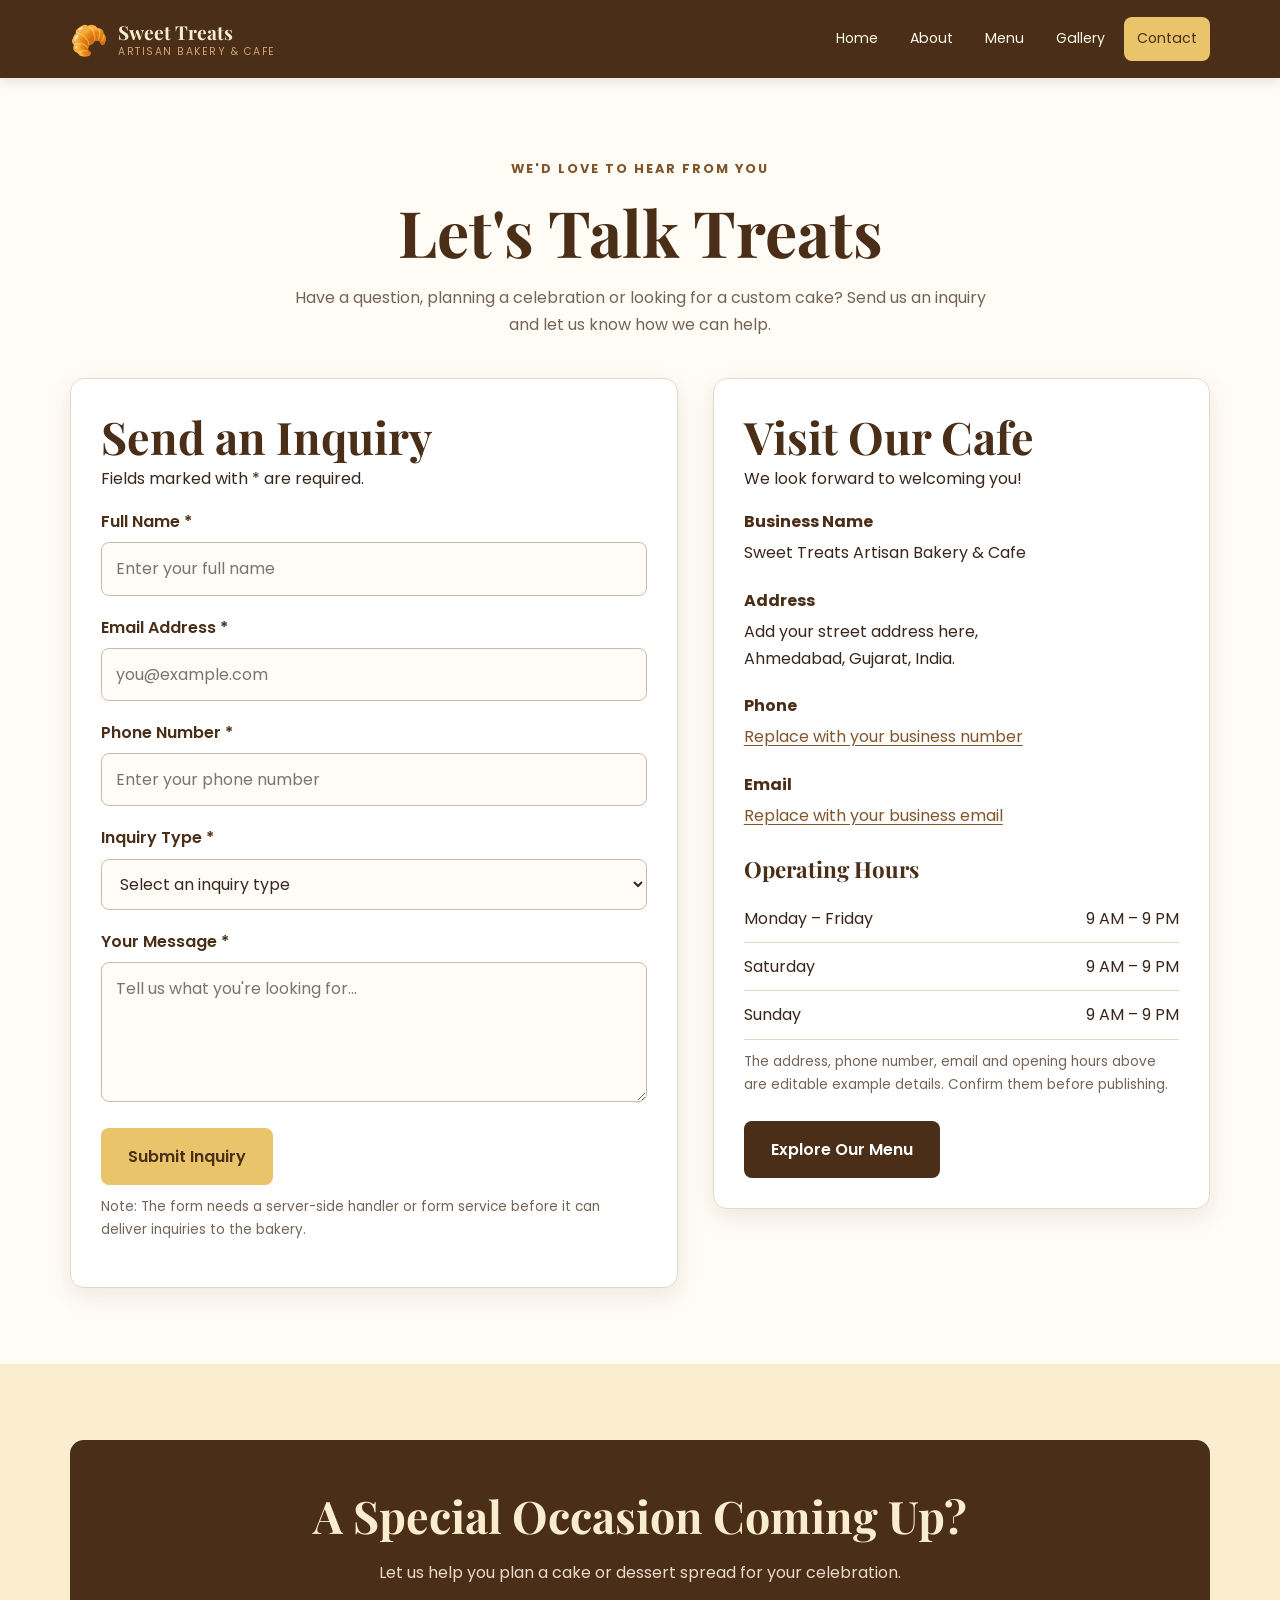
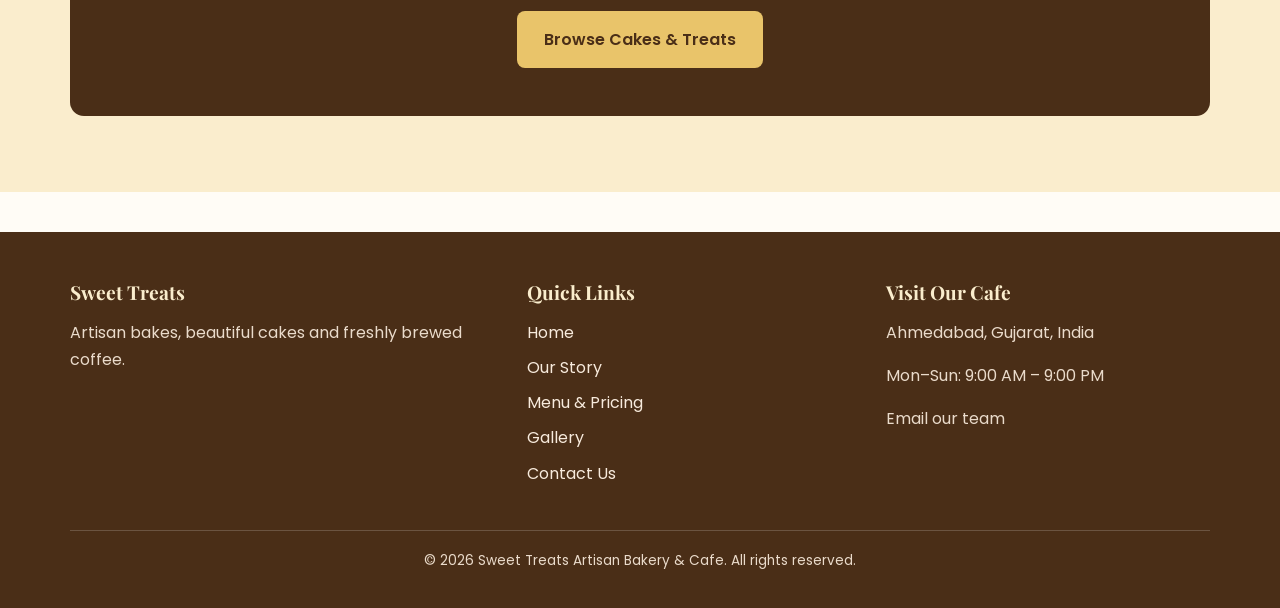
==== contact.html @ 0de4624b "first commit" ====
<!DOCTYPE html>
<html lang="en">
<head>
  <meta charset="UTF-8">
  <meta name="viewport" content="width=device-width, initial-scale=1.0">
  <meta name="description" content="Contact Sweet Treats Artisan Bakery & Cafe for custom cakes, product inquiries and cafe information.">
  <title>Contact Us | Sweet Treats</title>

  <link rel="preconnect" href="https://fonts.googleapis.com">
  <link rel="preconnect" href="https://fonts.gstatic.com" crossorigin>
  <link href="https://fonts.googleapis.com/css2?family=Playfair+Display:wght@400;500;600;700&family=Poppins:wght@400;500;600;700&display=swap" rel="stylesheet">
  <link rel="stylesheet" href="style.css">
</head>
<body>

  <header class="site-header">
    <nav class="navbar container" aria-label="Main navigation">
      <a class="brand" href="index.html">
        <span class="brand-icon" aria-hidden="true">🥐</span>
        <span>Sweet Treats<small>Artisan Bakery & Cafe</small></span>
      </a>
      <ul class="nav-links">
        <li><a href="index.html">Home</a></li>
        <li><a href="about.html">About</a></li>
        <li><a href="menu.html">Menu</a></li>
        <li><a href="gallery.html">Gallery</a></li>
        <li><a class="active" aria-current="page" href="contact.html">Contact</a></li>
      </ul>
    </nav>
  </header>

  <main>
    <section class="section">
      <div class="container">
        <div class="section-heading">
          <span class="eyebrow">We'd love to hear from you</span>
          <h1>Let's Talk Treats</h1>
          <p>
            Have a question, planning a celebration or looking for a custom
            cake? Send us an inquiry and let us know how we can help.
          </p>
        </div>

        <div class="contact-grid">
          <!-- Inquiry form -->
          <section class="form-card">
            <h2>Send an Inquiry</h2>
            <p>Fields marked with * are required.</p>

            <!--
              This form performs browser-side validation.
              Connect a form backend or form service to receive submissions.
              Replace the action URL when your endpoint is ready.
            -->
            <form action="#" method="post">
              <div class="form-group">
                <label for="name">Full Name *</label>
                <input
                  type="text"
                  id="name"
                  name="name"
                  placeholder="Enter your full name"
                  autocomplete="name"
                  minlength="2"
                  maxlength="100"
                  required>
              </div>

              <div class="form-group">
                <label for="email">Email Address *</label>
                <input
                  type="email"
                  id="email"
                  name="email"
                  placeholder="you@example.com"
                  autocomplete="email"
                  maxlength="254"
                  required>
              </div>

              <div class="form-group">
                <label for="phone">Phone Number *</label>
                <input
                  type="tel"
                  id="phone"
                  name="phone"
                  placeholder="Enter your phone number"
                  autocomplete="tel"
                  pattern="[+]?[0-9 ()-]{7,20}"
                  title="Enter a valid phone number using digits, spaces, parentheses, hyphens or a leading plus sign."
                  required>
              </div>

              <div class="form-group">
                <label for="inquiry">Inquiry Type *</label>
                <select id="inquiry" name="inquiry_type" required>
                  <option value="" disabled selected>Select an inquiry type</option>
                  <option value="custom-cake">Custom Cake Order</option>
                  <option value="bakery-products">Bakery Products</option>
                  <option value="cafe-reservation">Cafe Reservation</option>
                  <option value="catering">Catering or Bulk Order</option>
                  <option value="feedback">Feedback or Suggestion</option>
                  <option value="other">Other</option>
                </select>
              </div>

              <div class="form-group">
                <label for="message">Your Message *</label>
                <textarea
                  id="message"
                  name="message"
                  placeholder="Tell us what you're looking for..."
                  minlength="10"
                  maxlength="2000"
                  required></textarea>
              </div>

              <button class="btn btn-primary" type="submit">
                Submit Inquiry
              </button>
            </form>

            <p class="media-note">
              Note: The form needs a server-side handler or form service
              before it can deliver inquiries to the bakery.
            </p>
          </section>

          <!-- Business contact information -->
          <aside class="contact-card">
            <h2>Visit Our Cafe</h2>
            <p>We look forward to welcoming you!</p>

            <ul class="contact-details">
              <li>
                <strong>Business Name</strong>
                Sweet Treats Artisan Bakery & Cafe
              </li>

              <li>
                <strong>Address</strong>
                Add your street address here,<br>
                Ahmedabad, Gujarat, India.
              </li>

              <li>
                <strong>Phone</strong>
                <a href="tel:+910000000000">Replace with your business number</a>
              </li>

              <li>
                <strong>Email</strong>
                <a href="mailto:hello@example.com">Replace with your business email</a>
              </li>
            </ul>

            <h3 style="margin:26px 0 12px;">Operating Hours</h3>

            <table class="hours-table">
              <tbody>
                <tr>
                  <td>Monday – Friday</td>
                  <td>9 AM – 9 PM</td>
                </tr>
                <tr>
                  <td>Saturday</td>
                  <td>9 AM – 9 PM</td>
                </tr>
                <tr>
                  <td>Sunday</td>
                  <td>9 AM – 9 PM</td>
                </tr>
              </tbody>
            </table>

            <p class="media-note">
              The address, phone number, email and opening hours above are
              editable example details. Confirm them before publishing.
            </p>

            <div style="margin-top:25px;">
              <a class="btn" href="menu.html">Explore Our Menu</a>
            </div>
          </aside>
        </div>
      </div>
    </section>

    <!-- Contact call to action -->
    <section class="section" style="background:#FAEDCD;">
      <div class="container">
        <div class="cta-banner">
          <h2>A Special Occasion Coming Up?</h2>
          <p>Let us help you plan a cake or dessert spread for your celebration.</p>
          <a class="btn btn-primary" href="menu.html">Browse Cakes & Treats</a>
        </div>
      </div>
    </section>
  </main>

  <footer class="site-footer">
    <div class="container">
      <div class="footer-grid">
        <div>
          <h3>Sweet Treats</h3>
          <p>Artisan bakes, beautiful cakes and freshly brewed coffee.</p>
        </div>
        <div>
          <h3>Quick Links</h3>
          <ul class="footer-links">
            <li><a href="index.html">Home</a></li>
            <li><a href="about.html">Our Story</a></li>
            <li><a href="menu.html">Menu & Pricing</a></li>
            <li><a href="gallery.html">Gallery</a></li>
            <li><a href="contact.html">Contact Us</a></li>
          </ul>
        </div>
        <div>
          <h3>Visit Our Cafe</h3>
          <p>Ahmedabad, Gujarat, India</p>
          <p>Mon–Sun: 9:00 AM – 9:00 PM</p>
          <p><a href="mailto:hello@example.com">Email our team</a></p>
        </div>
      </div>
      <div class="footer-bottom">
        <p>&copy; 2026 Sweet Treats Artisan Bakery & Cafe. All rights reserved.</p>
      </div>
    </div>
  </footer>

</body>
</html>
---- style.css ----
/* =========================================================
   SWEET TREATS ARTISAN BAKERY & CAFE
   Master stylesheet - shared by all five HTML pages
   ========================================================= */

/* 1. Theme variables and global reset */
:root {
  --chocolate: #4A2E17;
  --caramel: #D4A373;
  --vanilla: #FAEDCD;
  --amber: #E9C46A;
  --white: #FFFFFF;
  --black: #000000;
  --text: #38271C;
  --muted: #746457;
  --border: #E6D8C5;
  --shadow: 0 8px 25px rgba(74, 46, 23, 0.10);
  --radius: 14px;
  --container: 1140px;
}

* {
  margin: 0;
  padding: 0;
  box-sizing: border-box;
}

html {
  scroll-behavior: smooth;
  scroll-padding-top: 100px;
}

body {
  font-family: "Poppins", sans-serif;
  color: var(--text);
  background: #FFFCF6;
  line-height: 1.7;
}

img {
  display: block;
  max-width: 100%;
}

a {
  color: inherit;
  text-decoration: none;
}

button,
input,
select,
textarea {
  font: inherit;
}

ul,
ol {
  padding-left: 1.4rem;
}

h1,
h2,
h3,
h4 {
  font-family: "Playfair Display", serif;
  color: var(--chocolate);
  line-height: 1.25;
}

h1 {
  font-size: clamp(2.5rem, 5vw, 4.6rem);
}

h2 {
  font-size: clamp(2rem, 3.5vw, 2.8rem);
}

h3 {
  font-size: 1.4rem;
}

p {
  margin-bottom: 1rem;
}

.container {
  width: min(92%, var(--container));
  margin-inline: auto;
}

.section {
  padding: 76px 0;
}

.section-heading {
  max-width: 720px;
  margin: 0 auto 40px;
  text-align: center;
}

.section-heading p {
  margin-top: 12px;
  color: var(--muted);
}

.eyebrow {
  display: inline-block;
  margin-bottom: 12px;
  color: #80552C;
  font-size: 0.8rem;
  font-weight: 700;
  letter-spacing: 2px;
  text-transform: uppercase;
}

/* 2. Sticky navigation */
.site-header {
  position: sticky;
  top: 0;
  z-index: 1000;
  background: var(--chocolate);
  color: var(--white);
  box-shadow: 0 3px 12px rgba(0, 0, 0, 0.12);
}

.navbar {
  min-height: 78px;
  display: flex;
  align-items: center;
  justify-content: space-between;
  gap: 24px;
}

.brand {
  display: flex;
  align-items: center;
  gap: 10px;
  color: var(--vanilla);
  font-family: "Playfair Display", serif;
  font-size: 1.2rem;
  font-weight: 700;
  line-height: 1.3;
}

.brand-icon {
  font-size: 1.9rem;
}

.brand small {
  display: block;
  color: var(--caramel);
  font-family: "Poppins", sans-serif;
  font-size: 0.65rem;
  font-weight: 400;
  letter-spacing: 1.5px;
  text-transform: uppercase;
}

.nav-links {
  display: flex;
  align-items: center;
  gap: 6px;
  list-style: none;
  padding: 0;
}

.nav-links a {
  display: block;
  padding: 10px 13px;
  border-radius: 8px;
  color: #FFF8EC;
  font-size: 0.88rem;
  transition: background 0.25s, color 0.25s;
}

.nav-links a:hover,
.nav-links a.active {
  color: var(--chocolate);
  background: var(--amber);
}

.nav-links a:focus-visible,
.btn:focus-visible,
input:focus-visible,
select:focus-visible,
textarea:focus-visible {
  outline: 3px solid var(--amber);
  outline-offset: 3px;
}

/* 3. Buttons */
.btn {
  display: inline-flex;
  justify-content: center;
  align-items: center;
  gap: 8px;
  padding: 13px 25px;
  border: 2px solid transparent;
  border-radius: 8px;
  background: var(--chocolate);
  color: var(--white);
  font-weight: 600;
  cursor: pointer;
  transition: transform 0.25s, background 0.25s;
}

.btn:hover {
  background: #654324;
  transform: translateY(-2px);
}

.btn-primary {
  background: var(--amber);
  color: var(--chocolate);
}

.btn-primary:hover {
  background: var(--caramel);
}

.btn-outline {
  border-color: var(--chocolate);
  background: transparent;
  color: var(--chocolate);
}

.btn-outline:hover {
  background: var(--chocolate);
  color: var(--white);
}

/* 4. Black image placeholders
   Replace each images/REPLACE-ME.jpg path with your own image.
   The black background remains visible until an image is added. */
.image-placeholder {
  position: relative;
  overflow: hidden;
  background: var(--black);
  aspect-ratio: 4 / 3;
}

.image-placeholder img {
  width: 100%;
  height: 100%;
  object-fit: cover;
  background: var(--black);
  color: transparent;
  transition: transform 0.5s;
}

.hero .image-placeholder {
  aspect-ratio: auto;
  min-height: 390px;
  border: 1px solid rgba(255, 255, 255, 0.12);
  border-radius: 18px;
}

.hero .image-placeholder img {
  position: absolute;
  inset: 0;
}

/* 5. Home hero */
.hero {
  padding: 64px 0;
  background: var(--vanilla);
}

.hero-grid {
  display: grid;
  grid-template-columns: 1.05fr 0.95fr;
  align-items: center;
  gap: 48px;
}

.hero-copy p {
  max-width: 550px;
  margin: 22px 0;
  color: var(--muted);
  font-size: 1.05rem;
}

.hero-actions {
  display: flex;
  flex-wrap: wrap;
  gap: 12px;
  margin-top: 26px;
}

.hero-note {
  margin-top: 22px;
  color: var(--muted);
  font-size: 0.88rem;
}

/* 6. Cards, grids and highlights */
.grid {
  display: grid;
  grid-template-columns: repeat(3, minmax(0, 1fr));
  gap: 26px;
}

.product-card,
.gallery-card,
.info-card,
.team-card {
  overflow: hidden;
  border: 1px solid var(--border);
  border-radius: var(--radius);
  background: var(--white);
  box-shadow: var(--shadow);
}

.product-card,
.gallery-card {
  transition: transform 0.3s, box-shadow 0.3s;
}

.product-card:hover,
.gallery-card:hover {
  transform: translateY(-6px);
  box-shadow: 0 14px 35px rgba(74, 46, 23, 0.16);
}

.product-card .image-placeholder {
  aspect-ratio: 4 / 3;
}

.card-content {
  padding: 22px;
}

.card-content p {
  margin: 10px 0;
  color: var(--muted);
  font-size: 0.92rem;
}

.price {
  color: #80552C;
  font-size: 1.1rem;
  font-weight: 700;
}

.highlights {
  display: grid;
  grid-template-columns: repeat(4, minmax(0, 1fr));
  gap: 20px;
  margin-top: 36px;
}

.highlight {
  padding: 25px 18px;
  border-radius: var(--radius);
  background: var(--vanilla);
  text-align: center;
}

.highlight span {
  display: block;
  margin-bottom: 10px;
  font-size: 2rem;
}

.highlight h3 {
  margin-bottom: 8px;
  font-size: 1.15rem;
}

.highlight p {
  margin: 0;
  color: var(--muted);
  font-size: 0.88rem;
}

/* 7. General split layouts and story content */
.split-layout {
  display: grid;
  grid-template-columns: 1fr 1fr;
  align-items: center;
  gap: 42px;
}

.story-image {
  min-height: 330px;
  border-radius: var(--radius);
}

.story-copy p {
  color: var(--muted);
}

.check-list li,
.ingredient-list li,
.team-list li {
  margin: 10px 0;
}

.mission {
  padding: 42px;
  border-left: 5px solid var(--caramel);
  border-radius: 8px;
  background: var(--vanilla);
}

.team-grid {
  display: grid;
  grid-template-columns: repeat(3, minmax(0, 1fr));
  gap: 24px;
}

.team-card {
  padding: 26px;
}

.team-card p {
  margin-top: 10px;
  color: var(--muted);
}

.media-panel {
  padding: 28px;
  border-radius: var(--radius);
  background: #F4E5C8;
}

.media-panel video,
.media-panel audio {
  display: block;
  width: 100%;
  margin-top: 12px;
}

.media-note {
  margin-top: 10px;
  color: var(--muted);
  font-size: 0.85rem;
}

/* 8. Menu and pricing table */
.menu-category {
  margin-bottom: 36px;
}

.menu-category h3 {
  margin-bottom: 14px;
}

.menu-list {
  display: grid;
  grid-template-columns: repeat(2, minmax(0, 1fr));
  gap: 15px 30px;
  list-style: none;
  padding: 0;
}

.menu-list li {
  display: flex;
  justify-content: space-between;
  gap: 16px;
  padding: 13px 0;
  border-bottom: 1px dashed var(--border);
}

.menu-list strong {
  color: var(--chocolate);
  white-space: nowrap;
}

.table-wrap {
  overflow-x: auto;
  margin-top: 24px;
  border: 1px solid var(--border);
  border-radius: 10px;
  background: var(--white);
}

.menu-table {
  width: 100%;
  border-collapse: collapse;
  min-width: 680px;
}

.menu-table th,
.menu-table td {
  padding: 16px;
  border-bottom: 1px solid var(--border);
  text-align: left;
  vertical-align: top;
}

.menu-table th {
  background: var(--chocolate);
  color: var(--white);
  font-weight: 600;
}

.menu-table tbody tr:nth-child(even) {
  background: #FFF8EB;
}

.menu-table tbody tr:last-child td {
  border-bottom: 0;
}

/* 9. Gallery */
.gallery-grid {
  display: grid;
  grid-template-columns: repeat(3, minmax(0, 1fr));
  gap: 22px;
}

.gallery-card .image-placeholder {
  aspect-ratio: 1 / 1;
}

.gallery-caption {
  padding: 15px 18px;
}

.gallery-caption p {
  margin: 6px 0 0;
  color: var(--muted);
  font-size: 0.88rem;
}

.gallery-card:hover .image-placeholder img {
  transform: scale(1.06);
}

/* 10. Contact form and business information */
.contact-grid {
  display: grid;
  grid-template-columns: 1.1fr 0.9fr;
  align-items: start;
  gap: 35px;
}

.form-card,
.contact-card {
  padding: 30px;
  border: 1px solid var(--border);
  border-radius: var(--radius);
  background: var(--white);
  box-shadow: var(--shadow);
}

.form-group {
  margin-bottom: 18px;
}

.form-group label {
  display: block;
  margin-bottom: 7px;
  color: var(--chocolate);
  font-weight: 600;
}

.form-group input,
.form-group select,
.form-group textarea {
  width: 100%;
  padding: 12px 14px;
  border: 1px solid #CDBBA7;
  border-radius: 8px;
  background: #FFFCF7;
  color: var(--text);
}

.form-group textarea {
  min-height: 140px;
  resize: vertical;
}

.form-group input:focus,
.form-group select:focus,
.form-group textarea:focus {
  border-color: var(--caramel);
  outline: 2px solid rgba(212, 163, 115, 0.25);
}

.contact-details {
  list-style: none;
  padding: 0;
}

.contact-details li {
  margin-bottom: 20px;
}

.contact-details strong {
  display: block;
  margin-bottom: 4px;
  color: var(--chocolate);
}

.contact-details a {
  color: #80552C;
  text-decoration: underline;
  text-underline-offset: 3px;
}

.hours-table {
  width: 100%;
  border-collapse: collapse;
}

.hours-table td {
  padding: 10px 0;
  border-bottom: 1px solid var(--border);
}

.hours-table td:last-child {
  text-align: right;
}

/* 11. Reusable call-to-action banner */
.cta-banner {
  padding: 48px 30px;
  border-radius: var(--radius);
  background: var(--chocolate);
  color: var(--white);
  text-align: center;
}

.cta-banner h2 {
  color: var(--vanilla);
}

.cta-banner p {
  margin: 15px 0 24px;
  color: #EADBCB;
}

/* 12. Footer */
.site-footer {
  margin-top: 40px;
  padding: 48px 0 20px;
  background: var(--chocolate);
  color: #F8EBDD;
}

.footer-grid {
  display: grid;
  grid-template-columns: 1.3fr 1fr 1fr;
  gap: 35px;
  margin-bottom: 35px;
}

.site-footer h3 {
  margin-bottom: 15px;
  color: var(--vanilla);
  font-size: 1.2rem;
}

.site-footer p {
  color: #EADBCB;
}

.footer-links {
  list-style: none;
  padding: 0;
}

.footer-links li {
  margin-bottom: 8px;
}

.footer-links a {
  color: #F8EBDD;
}

.footer-links a:hover {
  color: var(--amber);
  text-decoration: underline;
}

.footer-bottom {
  padding-top: 18px;
  border-top: 1px solid rgba(255, 255, 255, 0.18);
  text-align: center;
  color: #EADBCB;
  font-size: 0.85rem;
}

/* 13. Tablet and mobile responsive layouts */
@media screen and (max-width: 900px) {
  .navbar {
    align-items: flex-start;
    flex-direction: column;
    justify-content: center;
    gap: 12px;
    padding-top: 16px;
    padding-bottom: 16px;
  }

  .nav-links {
    flex-wrap: wrap;
  }

  .hero-grid,
  .split-layout,
  .contact-grid {
    grid-template-columns: 1fr;
  }

  .hero-grid {
    gap: 30px;
  }

  .hero .image-placeholder {
    min-height: 320px;
  }

  .grid,
  .gallery-grid,
  .team-grid {
    grid-template-columns: repeat(2, minmax(0, 1fr));
  }

  .highlights {
    grid-template-columns: repeat(2, minmax(0, 1fr));
  }

  .footer-grid {
    grid-template-columns: repeat(2, minmax(0, 1fr));
  }
}

@media screen and (max-width: 768px) {
  .section {
    padding: 52px 0;
  }

  .navbar {
    gap: 12px;
  }

  .brand {
    font-size: 1.05rem;
  }

  .nav-links {
    gap: 4px;
  }

  .nav-links a {
    padding: 8px 10px;
    font-size: 0.82rem;
  }

  .hero {
    padding: 44px 0;
  }

  .hero-grid {
    gap: 25px;
  }

  .grid,
  .gallery-grid,
  .team-grid,
  .menu-list {
    grid-template-columns: 1fr;
  }

  .highlights {
    gap: 12px;
  }

  .highlight {
    padding: 18px 12px;
  }

  .form-card,
  .contact-card {
    padding: 22px;
  }

  .mission {
    padding: 26px;
  }

  .footer-grid {
    grid-template-columns: 1fr;
    gap: 24px;
  }
}

@media screen and (max-width: 420px) {
  .container {
    width: 94%;
  }

  .highlights {
    grid-template-columns: 1fr;
  }

  .hero-actions {
    flex-direction: column;
  }

  .hero-actions .btn {
    width: 100%;
  }
}

/* 14. Reduced motion accessibility */
@media (prefers-reduced-motion: reduce) {
  *,
  *::before,
  *::after {
    scroll-behavior: auto !important;
    transition-duration: 0.01ms !important;
    animation-duration: 0.01ms !important;
    animation-iteration-count: 1 !important;
  }
}
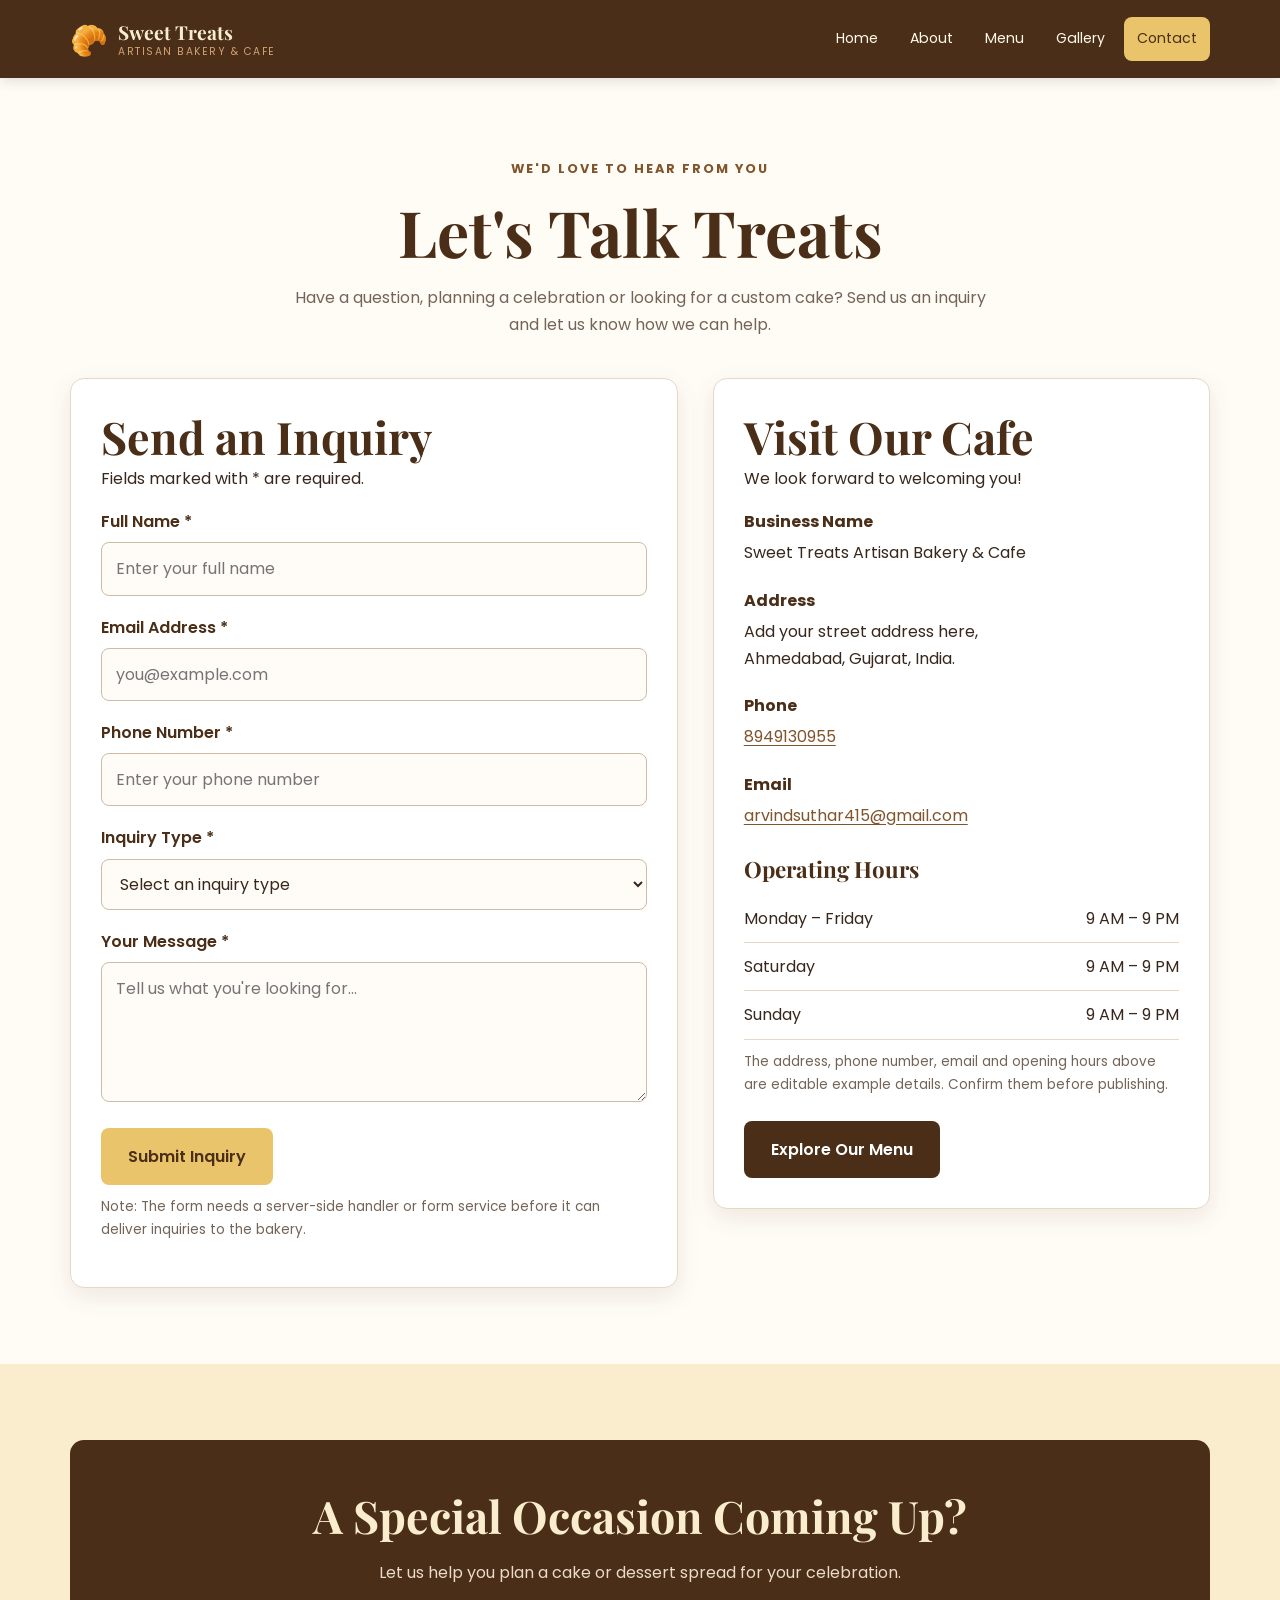
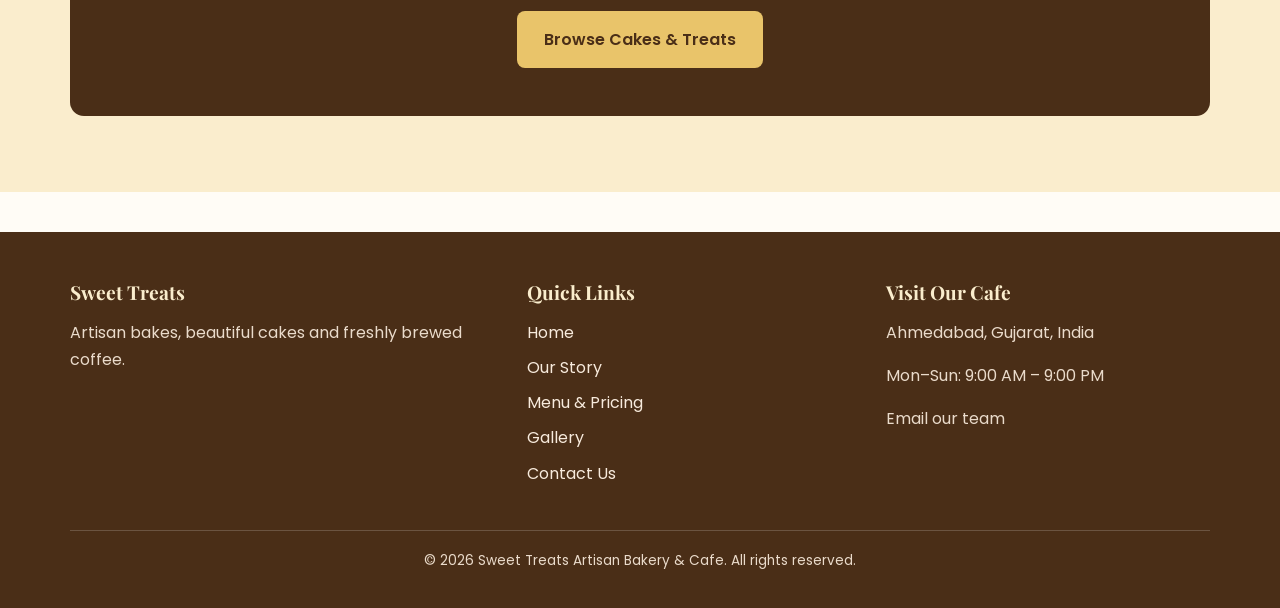
==== commit ac4c5520: "Update contact information in contact.html" ====
--- a/contact.html
+++ b/contact.html
@@ -146,12 +146,12 @@
 
               <li>
                 <strong>Phone</strong>
-                <a href="tel:+910000000000">Replace with your business number</a>
+                <a href="tel:+918949130955">8949130955</a>
               </li>
 
               <li>
                 <strong>Email</strong>
-                <a href="mailto:hello@example.com">Replace with your business email</a>
+                <a href="arvindsuthar415@gmail.com">arvindsuthar415@gmail.com</a>
               </li>
             </ul>
 
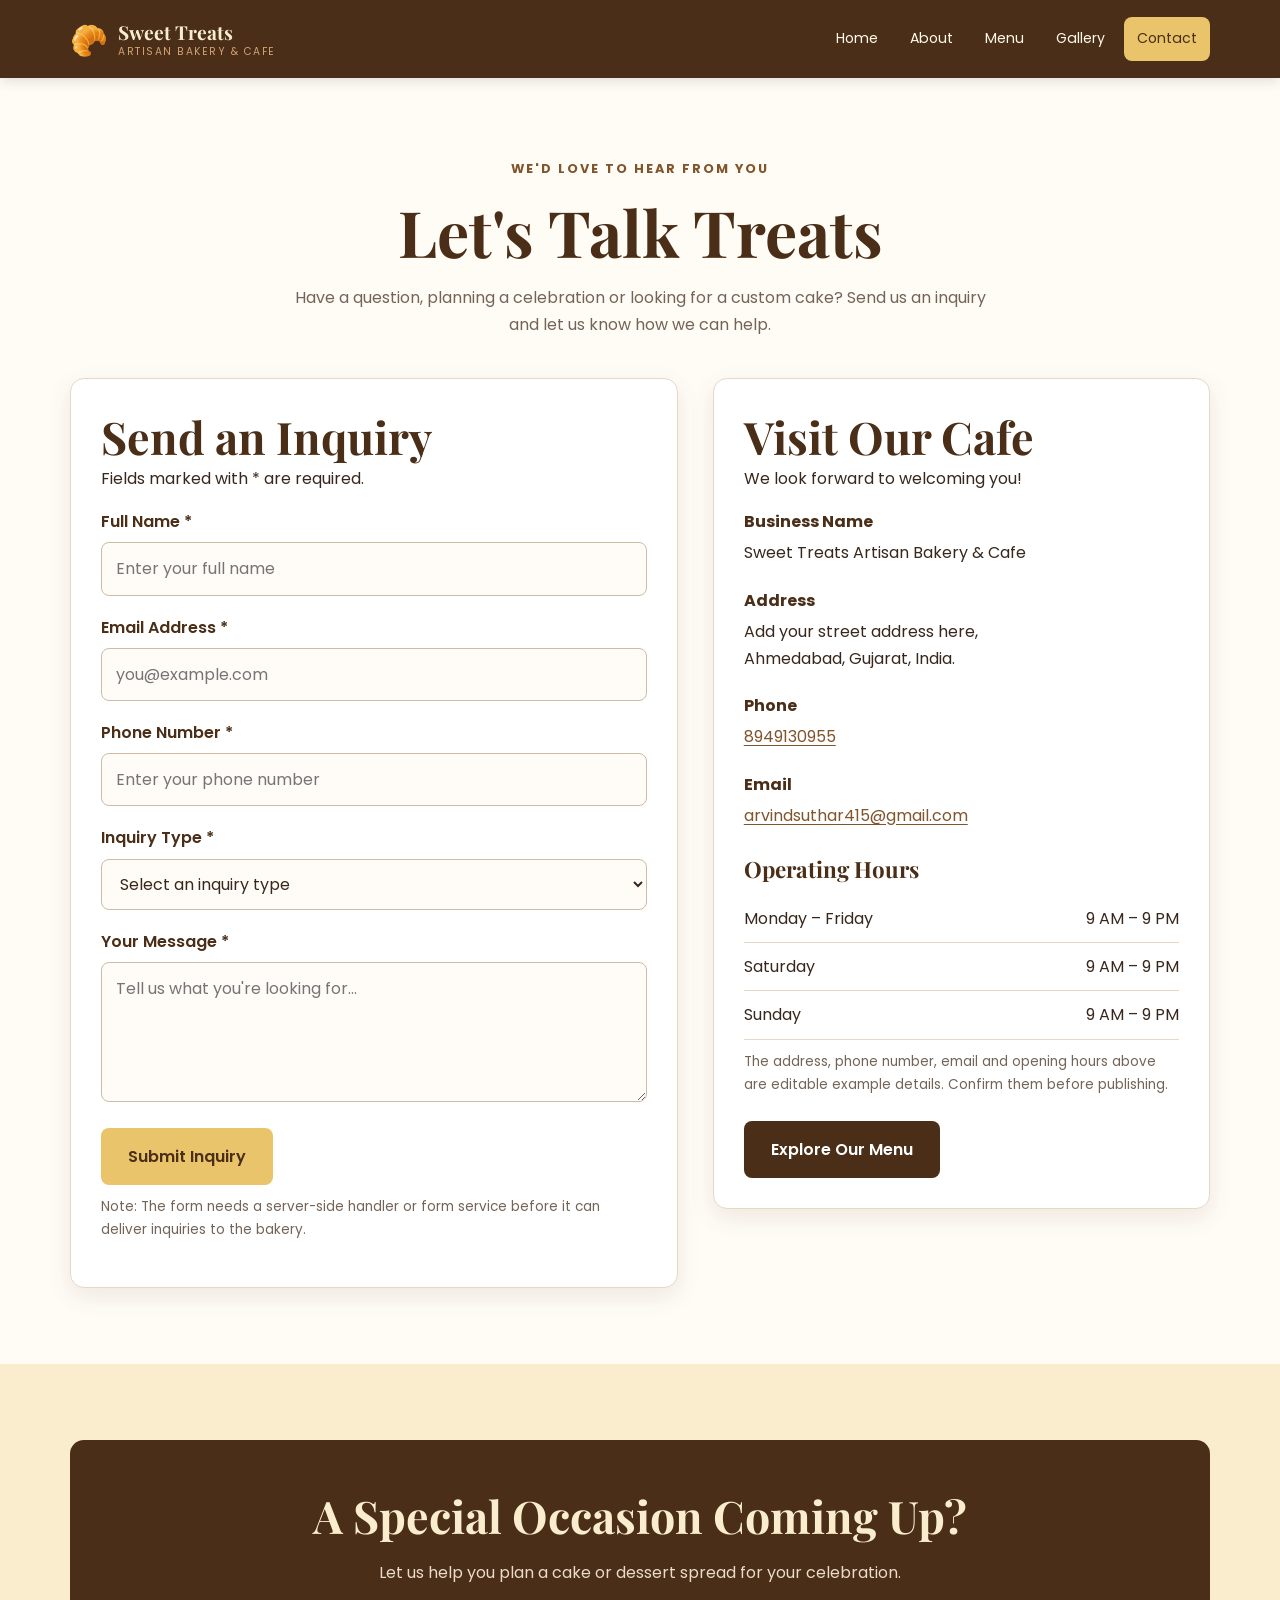
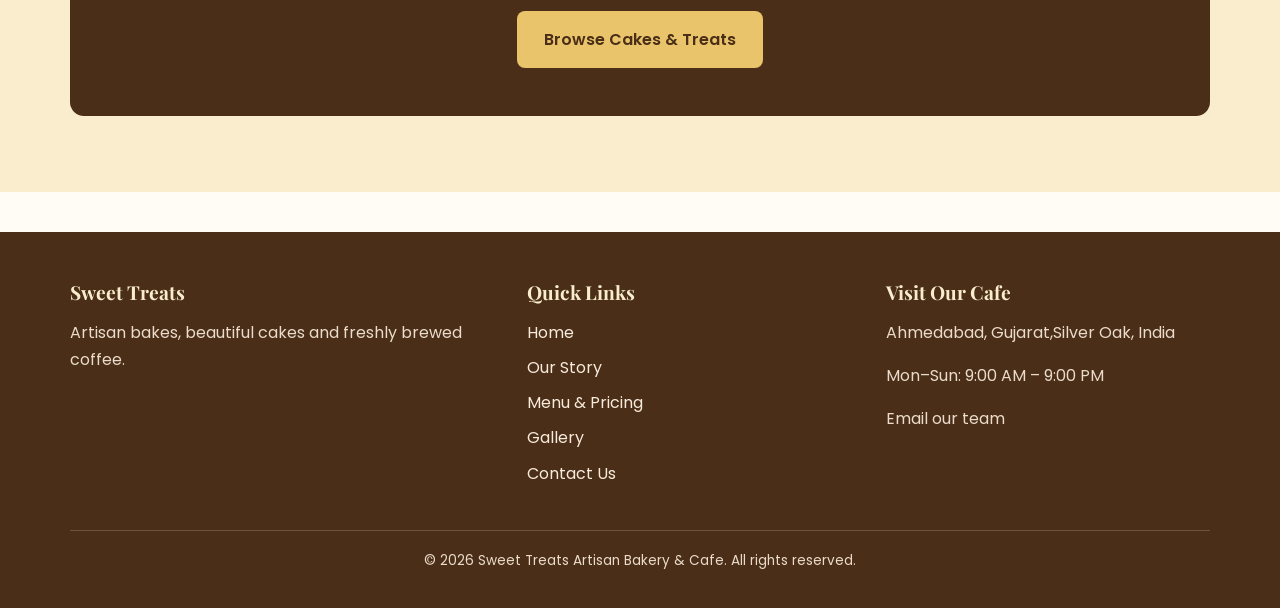
==== commit b829e17c: "Update cafe location in contact.html" ====
--- a/contact.html
+++ b/contact.html
@@ -218,7 +218,7 @@
         </div>
         <div>
           <h3>Visit Our Cafe</h3>
-          <p>Ahmedabad, Gujarat, India</p>
+          <p>Ahmedabad, Gujarat,Silver Oak, India</p>
           <p>Mon–Sun: 9:00 AM – 9:00 PM</p>
           <p><a href="mailto:hello@example.com">Email our team</a></p>
         </div>
